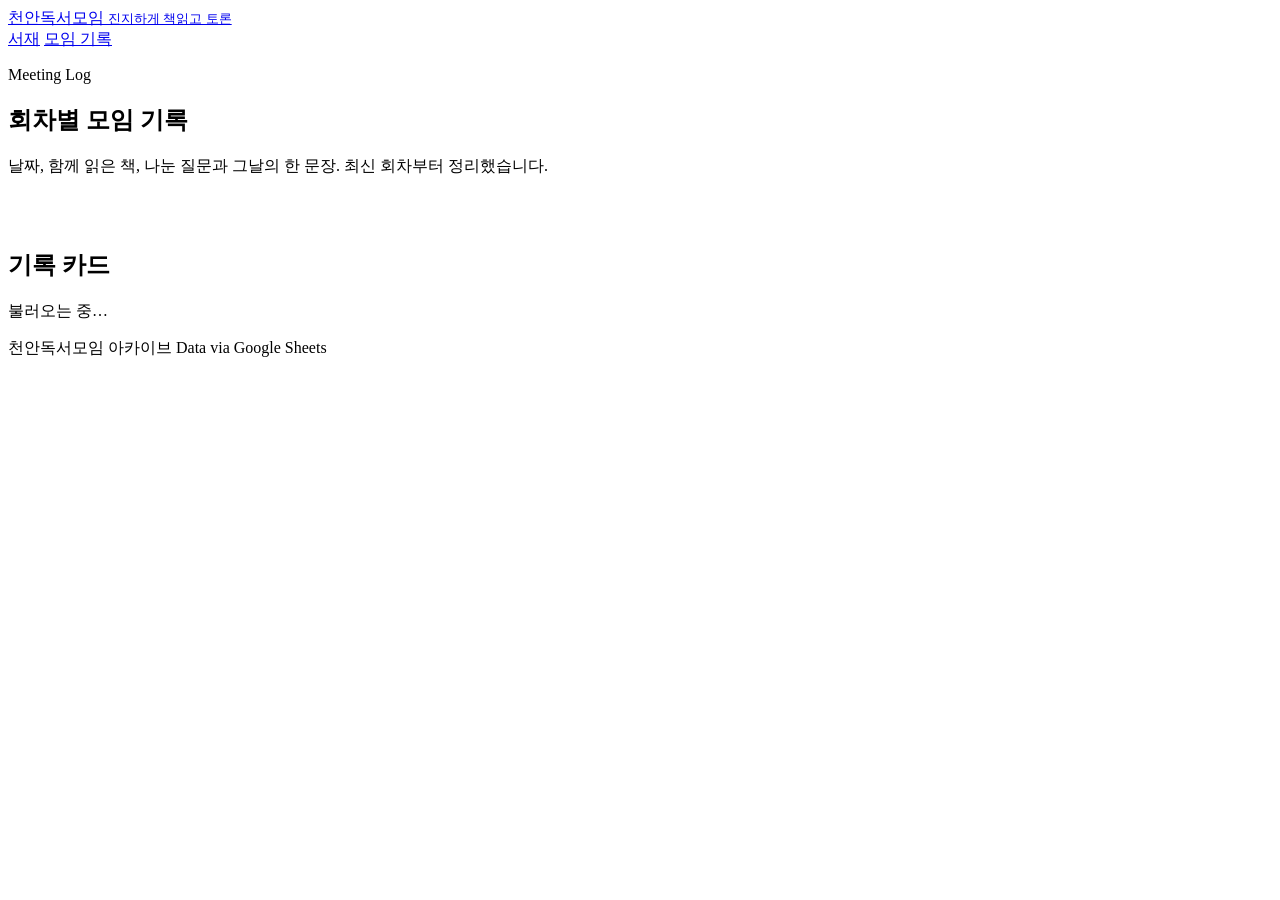
==== meetings.html @ 9bcab250 "Add files via upload" ====
<!DOCTYPE html>
<html lang="ko">
<head>
<meta charset="UTF-8">
<meta name="viewport" content="width=device-width, initial-scale=1.0">
<title>천안독서모임 — 모임 기록</title>
<meta name="description" content="천안독서모임 회차별 기록 아카이브">
<link rel="stylesheet" href="css/style.css">
</head>
<body>

<header class="site-header">
  <div class="wrap">
    <a class="brand" href="index.html">
      천안독서모임
      <small>진지하게 책읽고 토론</small>
    </a>
    <nav class="site-nav">
      <a href="index.html">서재</a>
      <a href="meetings.html" aria-current="page">모임 기록</a>
    </nav>
  </div>
</header>

<section class="hero" style="padding-bottom:36px;">
  <div class="wrap">
    <p class="hero-eyebrow">Meeting Log</p>
    <h1 style="max-width:20ch;">회차별 모임 기록</h1>
    <p>날짜, 함께 읽은 책, 나눈 질문과 그날의 한 문장. 최신 회차부터 정리했습니다.</p>
  </div>
</section>

<section class="block">
  <div class="wrap">
    <div class="section-head">
      <h2>기록 카드</h2>
      <span class="count" id="meeting-count"></span>
    </div>
    <div class="catalog" id="catalog-grid">
      <p class="state-msg">불러오는 중…</p>
    </div>
  </div>
</section>

<footer class="site-footer">
  <div class="wrap">
    <span>천안독서모임 아카이브</span>
    <span>Data via Google Sheets</span>
  </div>
</footer>

<script src="js/config.js"></script>
<script src="js/sample-data.js"></script>
<script src="js/main.js"></script>
</body>
</html>
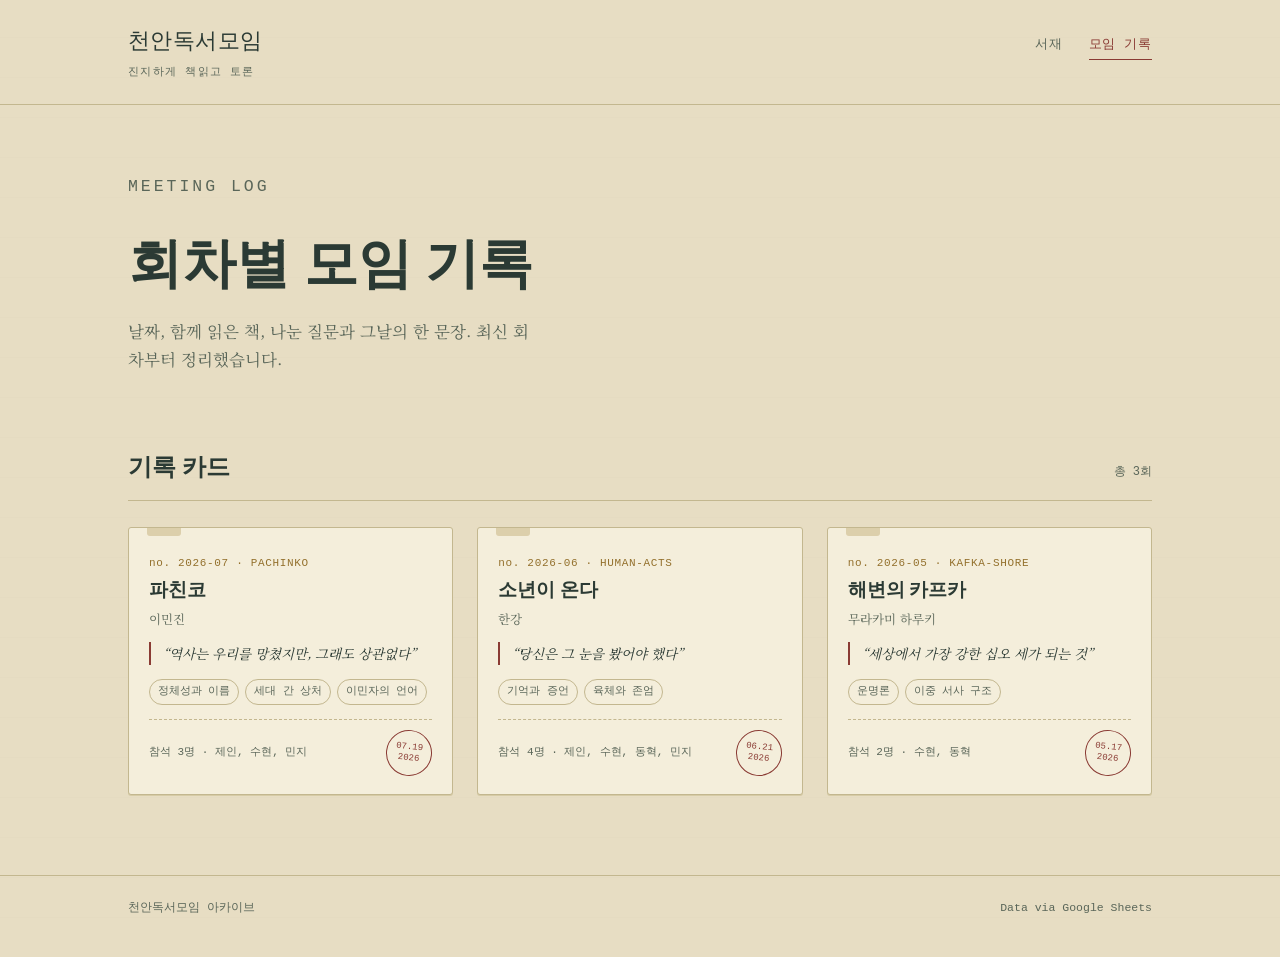
==== commit dadf299b: "Update meetings.html" ====
--- a/meetings.html
+++ b/meetings.html
@@ -5,7 +5,7 @@
 <meta name="viewport" content="width=device-width, initial-scale=1.0">
 <title>천안독서모임 — 모임 기록</title>
 <meta name="description" content="천안독서모임 회차별 기록 아카이브">
-<link rel="stylesheet" href="css/style.css">
+<link rel="stylesheet" href="style.css">
 </head>
 <body>
 
@@ -49,8 +49,8 @@
   </div>
 </footer>
 
-<script src="js/config.js"></script>
-<script src="js/sample-data.js"></script>
-<script src="js/main.js"></script>
+<script src="config.js"></script>
+<script src="sample-data.js"></script>
+<script src="main.js"></script>
 </body>
 </html>
--- a/style.css
+++ b/style.css
@@ -0,0 +1,365 @@
+@import url('https://fonts.googleapis.com/css2?family=Song+Myung&family=Noto+Serif+KR:wght@400;500;600;700&family=IBM+Plex+Mono:wght@400;500&display=swap');
+
+:root {
+  --paper: #e7ddc3;
+  --paper-deep: #dccfab;
+  --card: #f4eedb;
+  --ink: #2b3a34;
+  --ink-soft: #5a6659;
+  --brass: #93702c;
+  --stamp: #8a3b34;
+  --line: #c3b78f;
+  --line-soft: #d6cba5;
+  --shadow: rgba(43, 58, 52, 0.18);
+  --radius: 3px;
+}
+
+* { box-sizing: border-box; }
+
+html { scroll-behavior: smooth; }
+
+@media (prefers-reduced-motion: reduce) {
+  html { scroll-behavior: auto; }
+  * { animation-duration: 0.01ms !important; transition-duration: 0.01ms !important; }
+}
+
+body {
+  margin: 0;
+  background: var(--paper);
+  color: var(--ink);
+  font-family: 'Noto Serif KR', serif;
+  line-height: 1.7;
+  background-image:
+    repeating-linear-gradient(0deg, transparent, transparent 39px, rgba(43,58,52,0.025) 40px);
+}
+
+a { color: inherit; }
+
+::selection { background: var(--brass); color: var(--card); }
+
+/* ---------- Layout shell ---------- */
+.wrap {
+  max-width: 1080px;
+  margin: 0 auto;
+  padding: 0 28px;
+}
+
+/* ---------- Header / Nav ---------- */
+.site-header {
+  padding: 22px 0;
+  border-bottom: 1px solid var(--line);
+}
+.site-header .wrap {
+  display: flex;
+  align-items: baseline;
+  justify-content: space-between;
+  flex-wrap: wrap;
+  gap: 12px;
+}
+.brand {
+  font-family: 'Song Myung', serif;
+  font-size: 22px;
+  letter-spacing: 0.02em;
+  text-decoration: none;
+  color: var(--ink);
+}
+.brand small {
+  display: block;
+  font-family: 'IBM Plex Mono', monospace;
+  font-size: 11px;
+  letter-spacing: 0.12em;
+  color: var(--ink-soft);
+  margin-top: 4px;
+}
+.site-nav { display: flex; gap: 26px; }
+.site-nav a {
+  font-family: 'IBM Plex Mono', monospace;
+  font-size: 12.5px;
+  letter-spacing: 0.06em;
+  text-decoration: none;
+  color: var(--ink-soft);
+  padding-bottom: 3px;
+  border-bottom: 1px solid transparent;
+  transition: color .15s ease, border-color .15s ease;
+}
+.site-nav a:hover,
+.site-nav a[aria-current="page"] {
+  color: var(--stamp);
+  border-color: var(--stamp);
+}
+
+/* ---------- Hero ---------- */
+.hero {
+  padding: 68px 0 56px;
+  position: relative;
+}
+.hero-eyebrow {
+  font-family: 'IBM Plex Mono', monospace;
+  font-size: 12px;
+  letter-spacing: 0.18em;
+  color: var(--brass);
+  text-transform: uppercase;
+  margin: 0 0 14px;
+}
+.hero h1 {
+  font-family: 'Song Myung', serif;
+  font-size: clamp(34px, 5vw, 54px);
+  line-height: 1.25;
+  margin: 0 0 18px;
+  max-width: 14ch;
+}
+.hero p {
+  max-width: 46ch;
+  color: var(--ink-soft);
+  font-size: 16.5px;
+  margin: 0 0 30px;
+}
+.hero-stats {
+  display: flex;
+  gap: 34px;
+  flex-wrap: wrap;
+}
+.hero-stat .num {
+  font-family: 'IBM Plex Mono', monospace;
+  font-size: 26px;
+  color: var(--stamp);
+  display: block;
+}
+.hero-stat .label {
+  font-size: 12.5px;
+  color: var(--ink-soft);
+  letter-spacing: 0.04em;
+}
+
+/* Stamp graphic */
+.due-stamp {
+  position: absolute;
+  top: 60px;
+  right: 28px;
+  width: 108px;
+  height: 108px;
+  border: 2px dashed var(--stamp);
+  border-radius: 50%;
+  display: flex;
+  align-items: center;
+  justify-content: center;
+  transform: rotate(-12deg);
+  opacity: 0.85;
+}
+.due-stamp span {
+  font-family: 'IBM Plex Mono', monospace;
+  font-size: 10.5px;
+  letter-spacing: 0.06em;
+  text-align: center;
+  color: var(--stamp);
+  line-height: 1.5;
+}
+@media (max-width: 720px) {
+  .due-stamp { display: none; }
+}
+
+/* ---------- Section headers ---------- */
+.section-head {
+  display: flex;
+  align-items: baseline;
+  justify-content: space-between;
+  gap: 16px;
+  margin: 0 0 26px;
+  border-bottom: 1px solid var(--line);
+  padding-bottom: 12px;
+}
+.section-head h2 {
+  font-family: 'Song Myung', serif;
+  font-size: 24px;
+  margin: 0;
+}
+.section-head .count {
+  font-family: 'IBM Plex Mono', monospace;
+  font-size: 12px;
+  color: var(--ink-soft);
+}
+
+section.block { padding: 8px 0 60px; }
+
+/* ---------- Bookshelf grid ---------- */
+.shelf {
+  display: grid;
+  grid-template-columns: repeat(auto-fill, minmax(150px, 1fr));
+  gap: 22px 18px;
+}
+.spine-card {
+  background: var(--card);
+  border: 1px solid var(--line);
+  border-radius: var(--radius);
+  padding: 16px 14px 14px;
+  cursor: default;
+  box-shadow: 0 1px 0 var(--line-soft);
+  transition: transform .18s ease, box-shadow .18s ease;
+  display: flex;
+  flex-direction: column;
+  gap: 10px;
+}
+.spine-card:hover {
+  transform: translateY(-4px);
+  box-shadow: 0 10px 18px -10px var(--shadow);
+}
+.spine-bar {
+  height: 64px;
+  border-radius: 2px;
+  position: relative;
+  display: flex;
+  align-items: flex-end;
+  padding: 6px;
+}
+.spine-bar .rating {
+  font-family: 'IBM Plex Mono', monospace;
+  font-size: 11px;
+  color: rgba(255,255,255,0.92);
+  background: rgba(0,0,0,0.18);
+  padding: 1px 6px;
+  border-radius: 2px;
+}
+.spine-card h3 {
+  font-family: 'Noto Serif KR', serif;
+  font-weight: 600;
+  font-size: 15px;
+  margin: 0;
+  line-height: 1.4;
+}
+.spine-card .author {
+  font-size: 12.5px;
+  color: var(--ink-soft);
+  margin: -4px 0 0;
+}
+.spine-card .oneliner {
+  font-size: 12.5px;
+  color: var(--ink);
+  border-top: 1px dashed var(--line);
+  padding-top: 8px;
+  margin: 0;
+  flex: 1;
+}
+.spine-card .meta-tag {
+  font-family: 'IBM Plex Mono', monospace;
+  font-size: 10.5px;
+  color: var(--brass);
+  letter-spacing: 0.04em;
+}
+
+/* ---------- Catalog cards (meetings) ---------- */
+.catalog {
+  display: grid;
+  grid-template-columns: repeat(auto-fill, minmax(280px, 1fr));
+  gap: 24px;
+}
+.catalog-card {
+  background: var(--card);
+  border: 1px solid var(--line);
+  border-radius: var(--radius);
+  padding: 20px 20px 18px;
+  position: relative;
+  box-shadow: 0 1px 0 var(--line-soft);
+}
+.catalog-card::before {
+  content: '';
+  position: absolute;
+  top: 0; left: 18px;
+  width: 34px; height: 8px;
+  background: var(--paper-deep);
+  border-radius: 0 0 3px 3px;
+}
+.catalog-no {
+  font-family: 'IBM Plex Mono', monospace;
+  font-size: 11px;
+  color: var(--brass);
+  letter-spacing: 0.06em;
+  margin: 6px 0 2px;
+}
+.catalog-card h3 {
+  font-family: 'Song Myung', serif;
+  font-size: 19px;
+  margin: 2px 0 2px;
+}
+.catalog-card .book-author {
+  font-size: 12.5px;
+  color: var(--ink-soft);
+  margin: 0 0 12px;
+}
+.catalog-quote {
+  font-size: 13.5px;
+  color: var(--ink);
+  border-left: 2px solid var(--stamp);
+  padding-left: 12px;
+  margin: 0 0 14px;
+  font-style: italic;
+}
+.catalog-topics {
+  display: flex;
+  flex-wrap: wrap;
+  gap: 6px;
+  margin: 0 0 14px;
+  padding: 0;
+  list-style: none;
+}
+.catalog-topics li {
+  font-family: 'IBM Plex Mono', monospace;
+  font-size: 10.5px;
+  border: 1px solid var(--line);
+  padding: 3px 8px;
+  border-radius: 999px;
+  color: var(--ink-soft);
+}
+.catalog-footer {
+  display: flex;
+  justify-content: space-between;
+  align-items: center;
+  border-top: 1px dashed var(--line);
+  padding-top: 10px;
+  font-family: 'IBM Plex Mono', monospace;
+  font-size: 11px;
+  color: var(--ink-soft);
+}
+.catalog-stamp {
+  border: 1.5px solid var(--stamp);
+  color: var(--stamp);
+  border-radius: 50%;
+  width: 46px; height: 46px;
+  display: flex;
+  align-items: center;
+  justify-content: center;
+  font-family: 'IBM Plex Mono', monospace;
+  font-size: 9px;
+  text-align: center;
+  line-height: 1.2;
+  transform: rotate(6deg);
+  flex-shrink: 0;
+}
+
+/* ---------- Empty / loading states ---------- */
+.state-msg {
+  font-family: 'IBM Plex Mono', monospace;
+  font-size: 13px;
+  color: var(--ink-soft);
+  padding: 30px 0;
+}
+
+/* ---------- Footer ---------- */
+.site-footer {
+  border-top: 1px solid var(--line);
+  padding: 22px 0 40px;
+  margin-top: 20px;
+}
+.site-footer .wrap {
+  font-family: 'IBM Plex Mono', monospace;
+  font-size: 11.5px;
+  color: var(--ink-soft);
+  display: flex;
+  justify-content: space-between;
+  flex-wrap: wrap;
+  gap: 8px;
+}
+
+@media (max-width: 560px) {
+  .site-header .wrap { flex-direction: column; align-items: flex-start; }
+  .hero { padding: 44px 0 40px; }
+}
